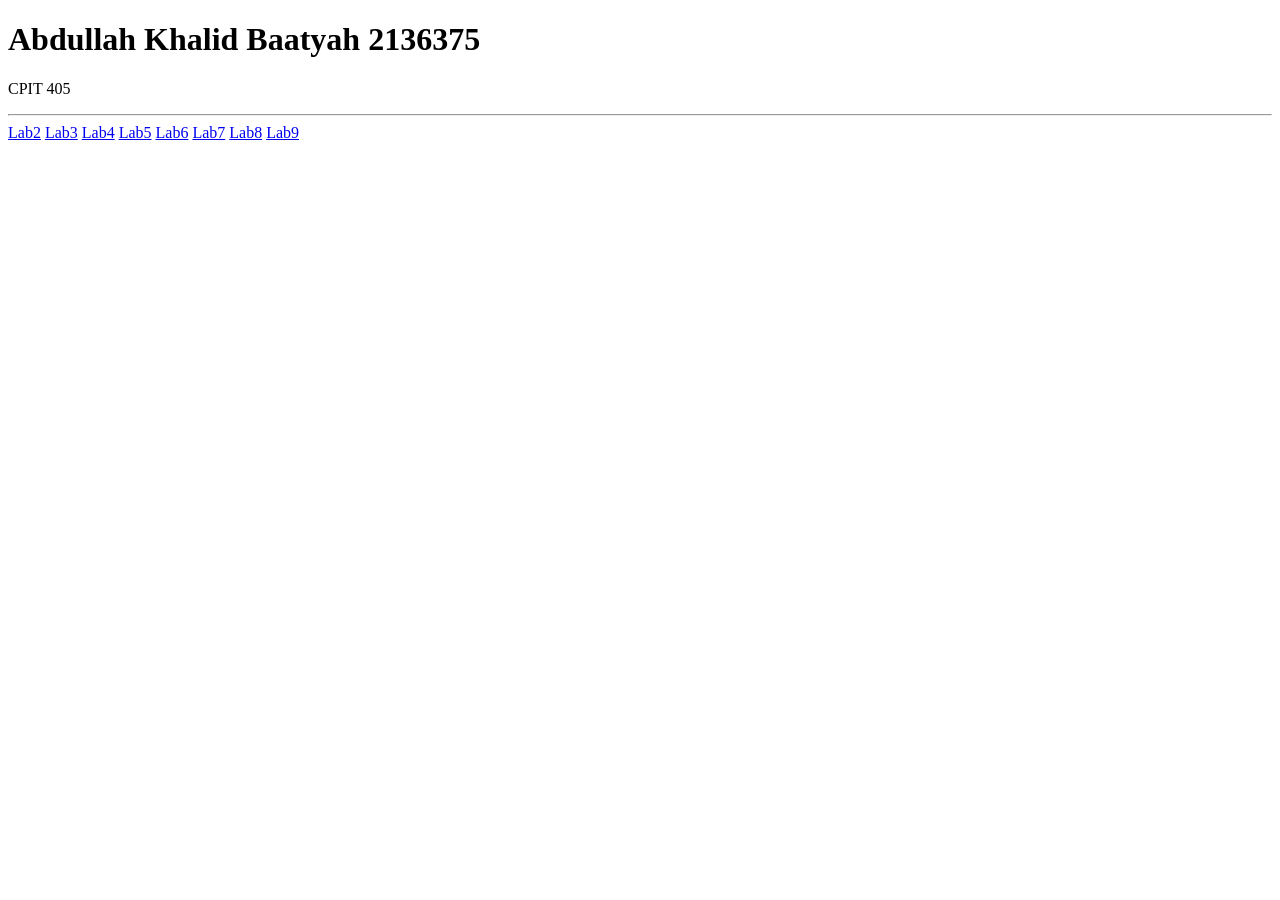
==== index.html @ bb195786 "lab3" ====
<!DOCTYPE html>

<html>
    <head>
        <title>Main</title>
        <meta charset="UTF-8">
        <meta name="viewport" content="width=device-width, initial-scale=1.0">
    </head>
    <h1>Abdullah Khalid Baatyah 2136375</h1>
    <body>
        <div></div>
    </body>
    <p>CPIT 405</p>
    
    <hr>
    <a href="lab2/index.html"> Lab2</a>
    <a href="lab3/index.html"> Lab3</a>
    <a href="lab4/index.html"> Lab4</a>
    <a href="lab5/index.html"> Lab5</a>
    <a href="lab6/index.html"> Lab6</a>
    <a href="lab7/index.html"> Lab7</a>
    <a href="lab8/index.html"> Lab8</a>
    <a href="lab9/index.html"> Lab9</a>

</html>
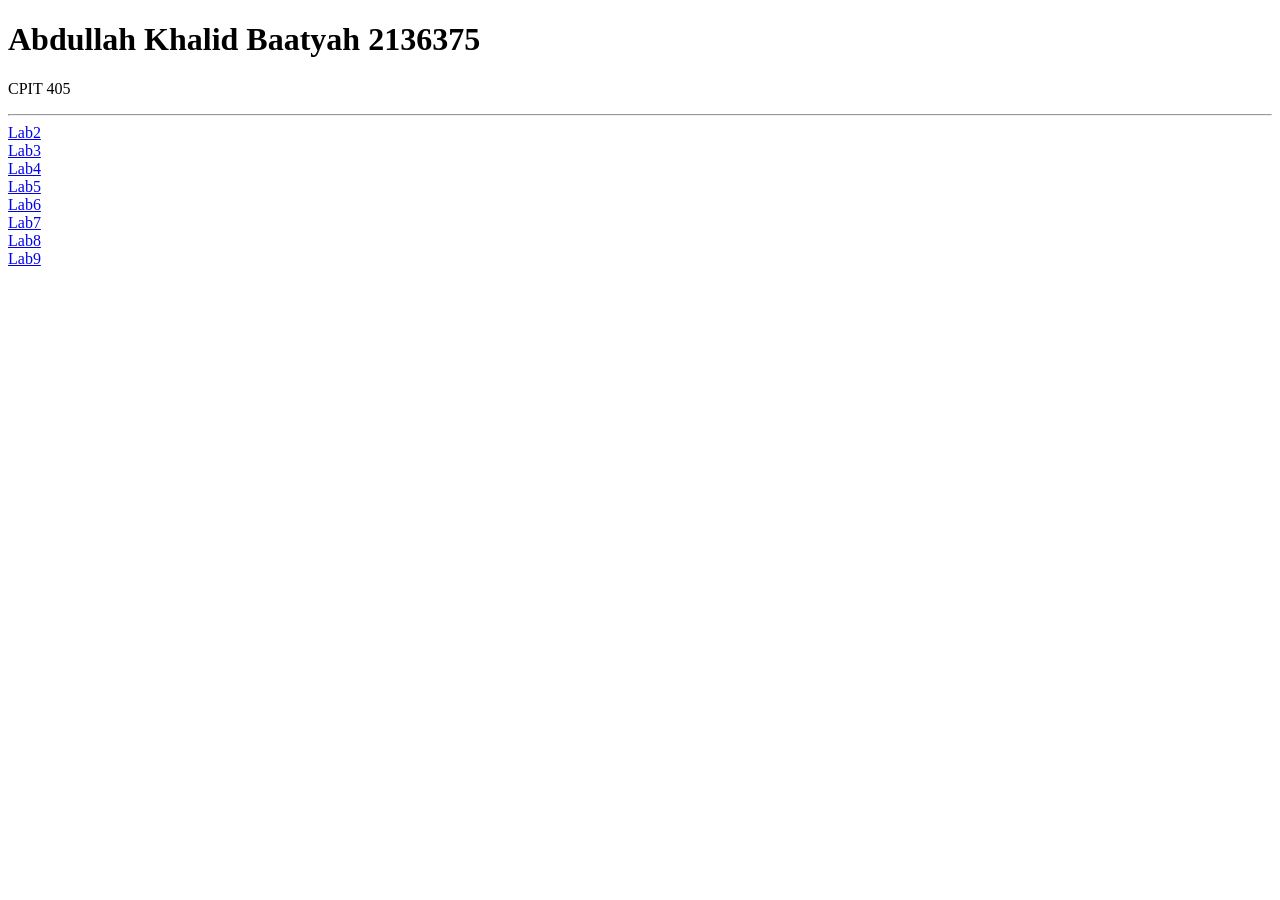
==== commit 8aa7b00f: "Update index.html" ====
--- a/index.html
+++ b/index.html
@@ -13,13 +13,13 @@
     <p>CPIT 405</p>
     
     <hr>
-    <a href="lab2/index.html"> Lab2</a>
-    <a href="lab3/index.html"> Lab3</a>
-    <a href="lab4/index.html"> Lab4</a>
-    <a href="lab5/index.html"> Lab5</a>
-    <a href="lab6/index.html"> Lab6</a>
-    <a href="lab7/index.html"> Lab7</a>
-    <a href="lab8/index.html"> Lab8</a>
+    <a href="lab2/index.html"> Lab2</a><br>
+    <a href="lab3/index.html"> Lab3</a><br>
+    <a href="lab4/index.html"> Lab4</a><br>
+    <a href="lab5/index.html"> Lab5</a><br>
+    <a href="lab6/index.html"> Lab6</a><br>
+    <a href="lab7/index.html"> Lab7</a><br>
+    <a href="lab8/index.html"> Lab8</a><br>
     <a href="lab9/index.html"> Lab9</a>
 
 </html>
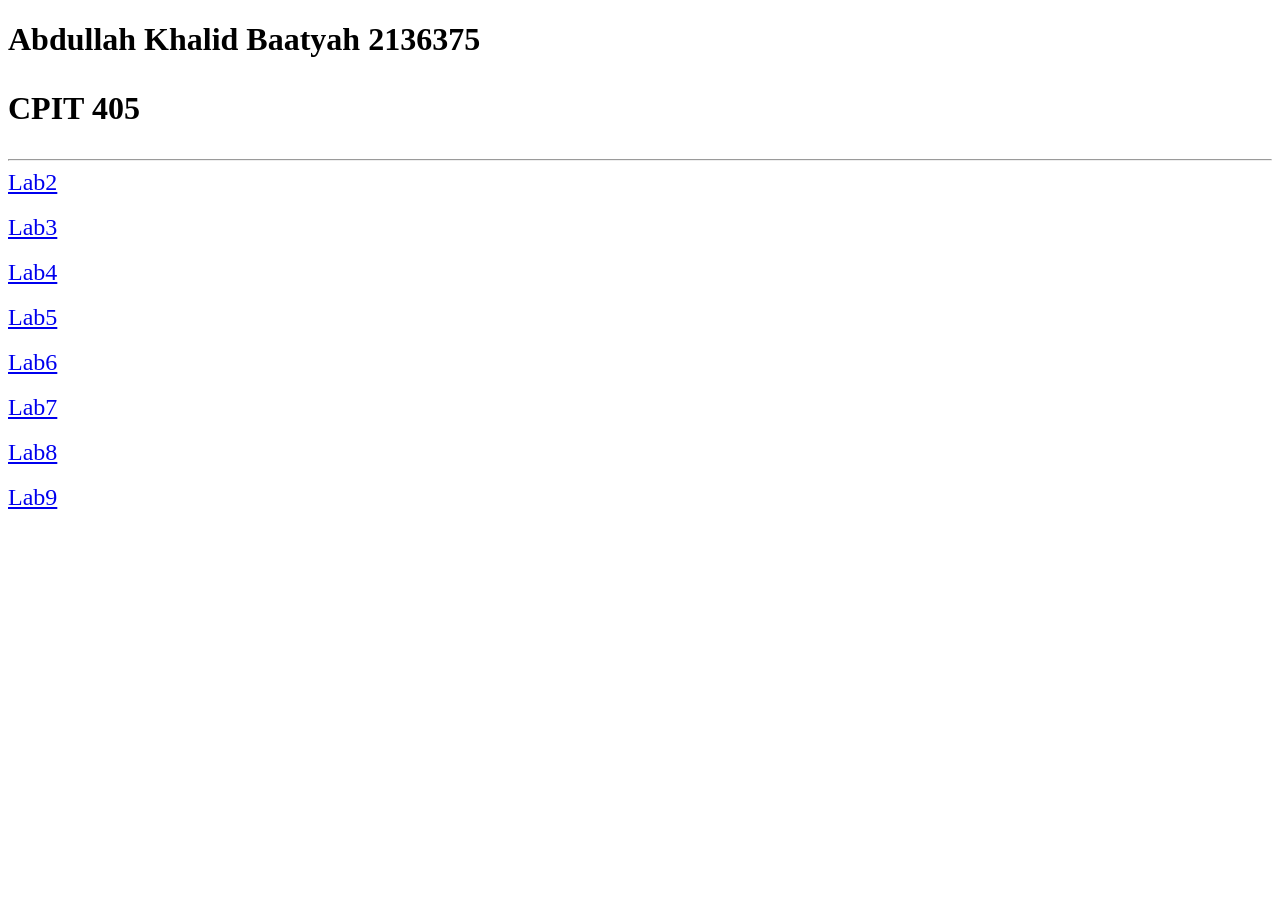
==== commit 85fcd202: "Update index.html" ====
--- a/index.html
+++ b/index.html
@@ -5,21 +5,32 @@
         <title>Main</title>
         <meta charset="UTF-8">
         <meta name="viewport" content="width=device-width, initial-scale=1.0">
+        <style>
+            .labs a { font-size: 24px; }
+
+            .course-title {
+                font-size: 32px;
+                font-weight: bold;
+            }
+        </style>
     </head>
     <h1>Abdullah Khalid Baatyah 2136375</h1>
     <body>
         <div></div>
     </body>
-    <p>CPIT 405</p>
+    <p class="course-title"><strong>CPIT 405</strong></p>
+
     
     <hr>
-    <a href="lab2/index.html"> Lab2</a><br>
-    <a href="lab3/index.html"> Lab3</a><br>
-    <a href="lab4/index.html"> Lab4</a><br>
-    <a href="lab5/index.html"> Lab5</a><br>
-    <a href="lab6/index.html"> Lab6</a><br>
-    <a href="lab7/index.html"> Lab7</a><br>
-    <a href="lab8/index.html"> Lab8</a><br>
+    <div class="labs">
+    <a href="lab2/index.html"> Lab2</a><br><br>
+    <a href="lab3/index.html"> Lab3</a><br><br>
+    <a href="lab4/index.html"> Lab4</a><br><br>
+    <a href="lab5/index.html"> Lab5</a><br><br>
+    <a href="lab6/index.html"> Lab6</a><br><br>
+    <a href="lab7/index.html"> Lab7</a><br><br>
+    <a href="lab8/index.html"> Lab8</a><br><br>
     <a href="lab9/index.html"> Lab9</a>
 
+    </div>
 </html>
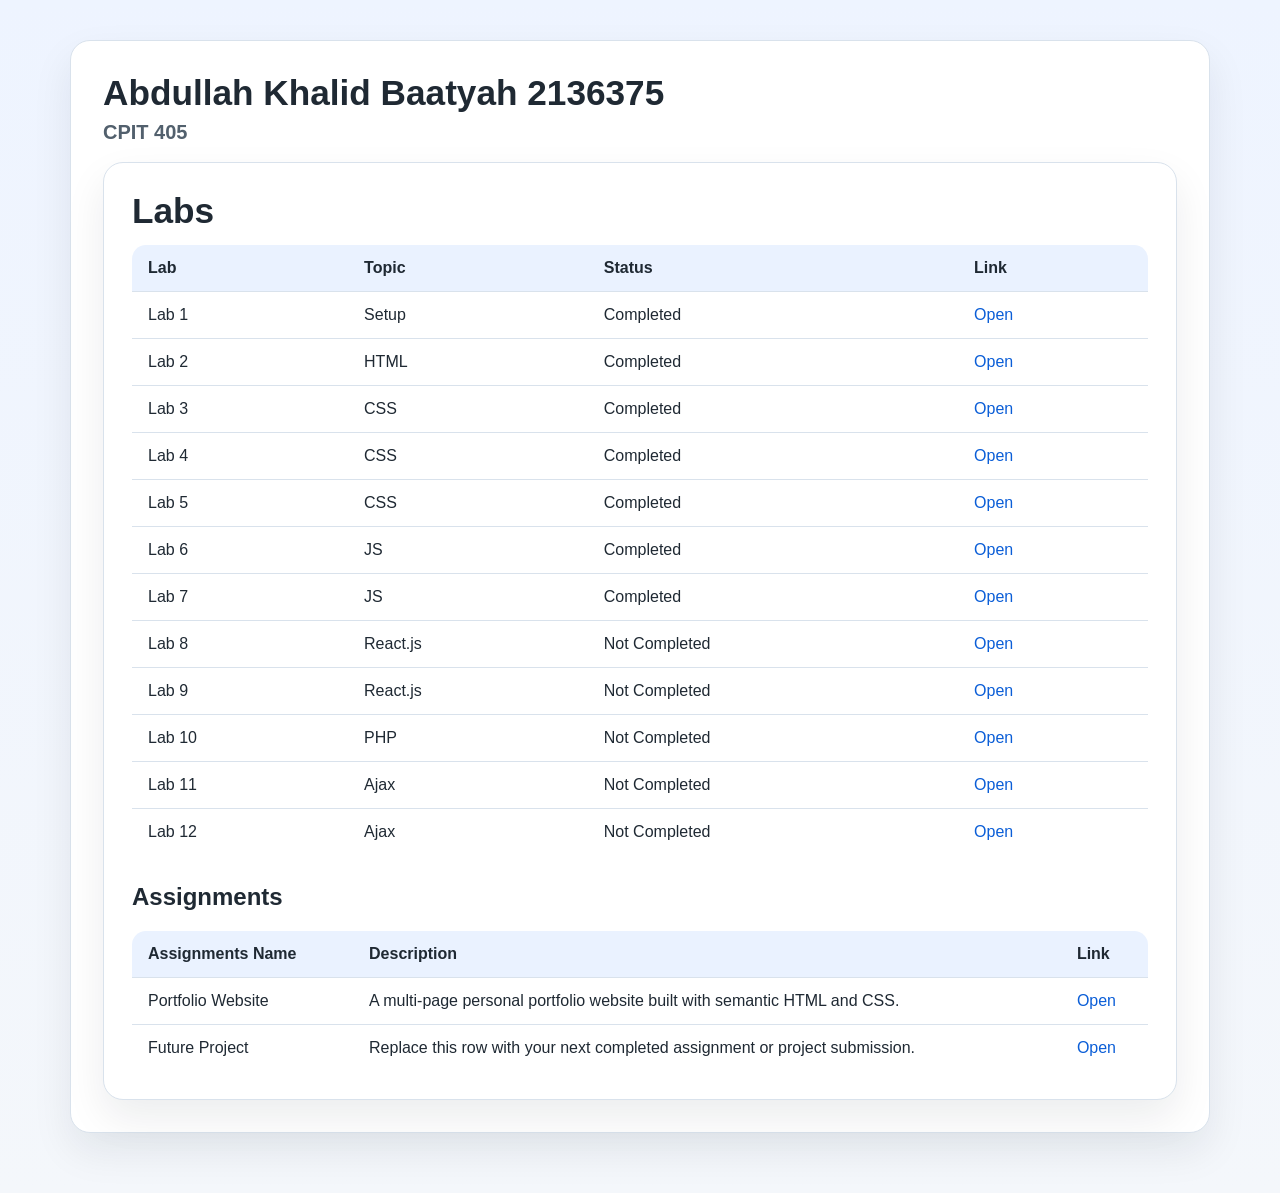
==== commit 0d3f57d8: "Update" ====
--- a/index.html
+++ b/index.html
@@ -1,36 +1,132 @@
 <!DOCTYPE html>
+<html lang="en">
+<head>
+    <meta charset="UTF-8">
+    <meta content="width=device-width, initial-scale=1.0" name="viewport">
+    <title>Main</title>
+    <link href="styles.css" rel="stylesheet">
+</head>
+<body>
+<main class="page-shell">
+    <section class="hero">
+        <h1>Abdullah Khalid Baatyah 2136375</h1>
+        <p class="course-title">CPIT 405</p>
+        <section class="content-panel">
+            <h1 id="Labs">Labs</h1>
+            <table class="portfolio-table">
+                <thead>
+                <tr>
+                    <th>Lab</th>
+                    <th>Topic</th>
+                    <th>Status</th>
+                    <th>Link</th>
+                </tr>
+                </thead>
+                <tbody>
 
-<html>
-    <head>
-        <title>Main</title>
-        <meta charset="UTF-8">
-        <meta name="viewport" content="width=device-width, initial-scale=1.0">
-        <style>
-            .labs a { font-size: 24px; }
+        </section>
+        <tr>
+            <td>Lab 1</td>
+            <td>Setup</td>
+            <td>Completed</td>
+            <td><a href="https://cpit405.gitlab.io/labs/lab-1/">Open</a></td>
+        </tr>
+        <tr>
+            <td>Lab 2</td>
+            <td>HTML</td>
+            <td>Completed</td>
+            <td><a href="lab2/index.html">Open</a></td>
+        </tr>
+        <tr>
+            <td>Lab 3</td>
+            <td>CSS</td>
+            <td>Completed</td>
+            <td><a href="lab3/index.html">Open</a></td>
+        </tr>
+        <tr>
+            <td>Lab 4</td>
+            <td>CSS</td>
+            <td>Completed</td>
+            <td><a href="lab4/index.html">Open</a></td>
+        </tr>
+        <tr>
+            <td>Lab 5</td>
+            <td>CSS</td>
+            <td>Completed</td>
+            <td><a href="lab5/index.html">Open</a></td>
+        </tr>
+        <tr>
+            <td>Lab 6</td>
+            <td>JS</td>
+            <td>Completed</td>
+            <td><a href="lab6/index.html">Open</a></td>
+        </tr>
+        <tr>
+            <td>Lab 7</td>
+            <td>JS</td>
+            <td>Completed</td>
+            <td><a href="lab7/index.html">Open</a></td>
+        </tr>
+        <tr>
+            <td>Lab 8</td>
+            <td>React.js</td>
+            <td>Not Completed</td>
+            <td><a href="lab8/index.html">Open</a></td>
+        <tr>
+            <td>Lab 9</td>
+            <td>React.js</td>
+            <td>Not Completed</td>
+            <td><a href="lab9/index.html">Open</a></td>
+        </tr>
+        <tr>
+            <td>Lab 10</td>
+            <td>PHP</td>
+            <td>Not Completed</td>
+            <td><a href="lab10/index.html">Open</a></td>
+        </tr>
+        <tr>
+            <td>Lab 11</td>
+            <td>Ajax</td>
+            <td>Not Completed</td>
+            <td><a href="la11/index.html">Open</a></td>
+        </tr>
+        <tr>
+            <td>Lab 12</td>
+            <td>Ajax</td>
+            <td>Not Completed</td>
+            <td><a href="lab12/index.html">Open</a></td>
+        </tr>
+        </tr>
+        </tbody>
+        </table>
 
-            .course-title {
-                font-size: 32px;
-                font-weight: bold;
-            }
-        </style>
-    </head>
-    <h1>Abdullah Khalid Baatyah 2136375</h1>
-    <body>
-        <div></div>
-    </body>
-    <p class="course-title"><strong>CPIT 405</strong></p>
+        <h2 id="Assignments"> Assignments</h2>
+        <table class="portfolio-table">
+            <thead>
+            <tr>
+                <th>Assignments Name</th>
+                <th>Description</th>
+                <th>Link</th>
+            </tr>
+            </thead>
+            <tbody>
+            <tr>
+                <td>Portfolio Website</td>
+                <td>A multi-page personal portfolio website built with semantic HTML and CSS.</td>
+                <td><a href="https://baatyah.github.io/CPIT405-Spring2026-assignment1/index.html">Open</a></td>
+            </tr>
+            <tr>
+                <td>Future Project</td>
+                <td>Replace this row with your next completed assignment or project submission.</td>
+                <td><a href="#">Open</a></td>
+            </tr>
+            </tbody>
+        </table>
+    </section>
+    </div>
+</main>
 
-    
-    <hr>
-    <div class="labs">
-    <a href="lab2/index.html"> Lab2</a><br><br>
-    <a href="lab3/index.html"> Lab3</a><br><br>
-    <a href="lab4/index.html"> Lab4</a><br><br>
-    <a href="lab5/index.html"> Lab5</a><br><br>
-    <a href="lab6/index.html"> Lab6</a><br><br>
-    <a href="lab7/index.html"> Lab7</a><br><br>
-    <a href="lab8/index.html"> Lab8</a><br><br>
-    <a href="lab9/index.html"> Lab9</a>
 
-    </div>
+</footer>
+</body>
 </html>
--- a/styles.css
+++ b/styles.css
@@ -0,0 +1,119 @@
+:root {
+    --page-bg: #f4f7fb;
+    --card-bg: #ffffff;
+    --primary: #0b5ed7;
+    --primary-dark: #084298;
+    --text-main: #1f2933;
+    --text-muted: #52606d;
+    --border: #d9e2ec;
+    --shadow: 0 18px 40px rgba(15, 23, 42, 0.08);
+}
+
+* {
+    box-sizing: border-box;
+}
+
+body {
+    margin: 0;
+    font-family: Arial, sans-serif;
+    background: linear-gradient(180deg, #eef4ff 0%, var(--page-bg) 100%);
+    color: var(--text-main);
+}
+
+a {
+    color: var(--primary);
+    text-decoration: none;
+}
+
+a:hover {
+    color: var(--primary-dark);
+    text-decoration: underline;
+}
+
+.page-shell {
+    max-width: 1180px;
+    margin: 0 auto;
+    padding: 40px 20px 32px;
+}
+
+.hero {
+    background: var(--card-bg);
+    border: 1px solid var(--border);
+    border-radius: 20px;
+    box-shadow: var(--shadow);
+    padding: 32px;
+    margin-bottom: 28px;
+}
+
+.hero h1 {
+    margin: 0 0 8px;
+    font-size: 2.2rem;
+}
+
+.course-title {
+    margin: 0 0 18px;
+    font-size: 1.25rem;
+    font-weight: 700;
+    color: var(--text-muted);
+}
+
+.content-panel {
+    background: var(--card-bg);
+    border: 1px solid var(--border);
+    border-radius: 20px;
+    box-shadow: var(--shadow);
+}
+
+.content-panel h1,
+.content-panel h2 {
+    margin-top: 0;
+}
+
+.content-panel {
+    padding: 28px;
+}
+
+.content-panel h2 {
+    margin-top: 28px;
+}
+
+.portfolio-table {
+    width: 100%;
+    border-collapse: collapse;
+    margin-top: 14px;
+    overflow: hidden;
+    border-radius: 14px;
+}
+
+.portfolio-table th,
+.portfolio-table td {
+    padding: 14px 16px;
+    border-bottom: 1px solid var(--border);
+    text-align: left;
+    vertical-align: top;
+}
+
+.portfolio-table th {
+    background: #eaf2ff;
+}
+
+.portfolio-table tr:last-child td {
+    border-bottom: none;
+}
+
+@media (max-width: 640px) {
+    .hero,
+    .content-panel {
+        padding: 20px;
+    }
+
+    .hero h1 {
+        font-size: 1.8rem;
+    }
+
+    .portfolio-table th,
+    .portfolio-table td {
+        padding: 12px;
+        font-size: 0.95rem;
+    }
+}
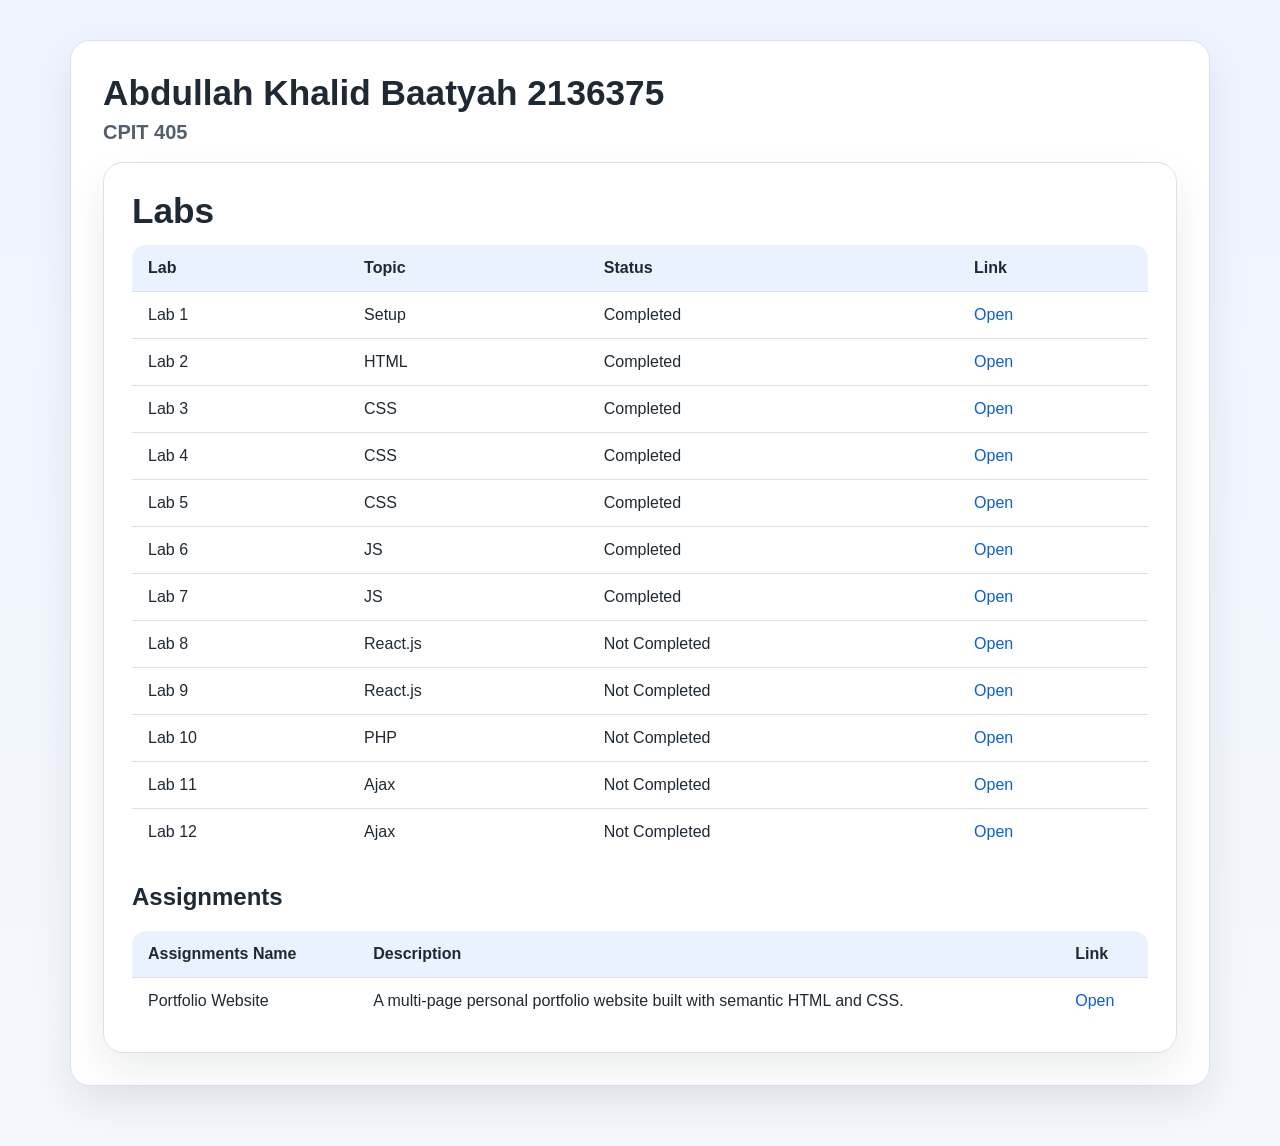
==== commit 2252a53a: "Update index.html" ====
--- a/index.html
+++ b/index.html
@@ -115,11 +115,7 @@
                 <td>A multi-page personal portfolio website built with semantic HTML and CSS.</td>
                 <td><a href="https://baatyah.github.io/CPIT405-Spring2026-assignment1/index.html">Open</a></td>
             </tr>
-            <tr>
-                <td>Future Project</td>
-                <td>Replace this row with your next completed assignment or project submission.</td>
-                <td><a href="#">Open</a></td>
-            </tr>
+            
             </tbody>
         </table>
     </section>
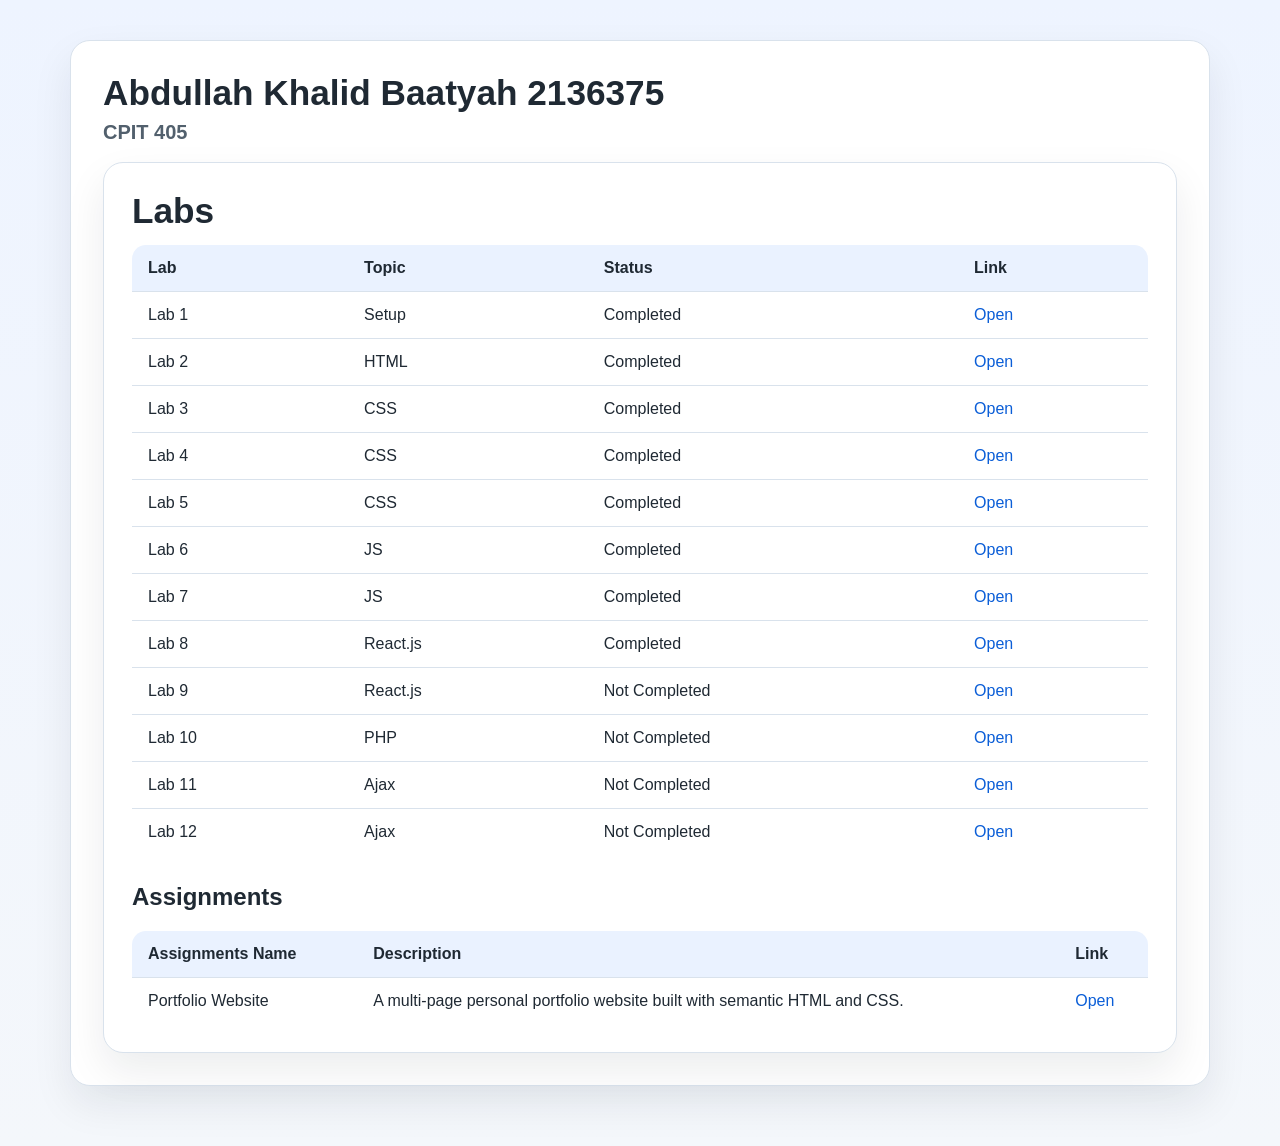
==== commit 0855b954: "Update index.html" ====
--- a/index.html
+++ b/index.html
@@ -68,10 +68,10 @@
             <td><a href="lab7/index.html">Open</a></td>
         </tr>
         <tr>
-            <td>Lab 8</td>
-            <td>React.js</td>
-            <td>Not Completed</td>
-            <td><a href="lab8/index.html">Open</a></td>
+           <td>Lab 8</td>
+                <td>React.js</td>
+                <td>Completed</td>
+                <td><a href="https://codesandbox.io/p/sandbox/wghljh">Open</a></td>
         <tr>
             <td>Lab 9</td>
             <td>React.js</td>
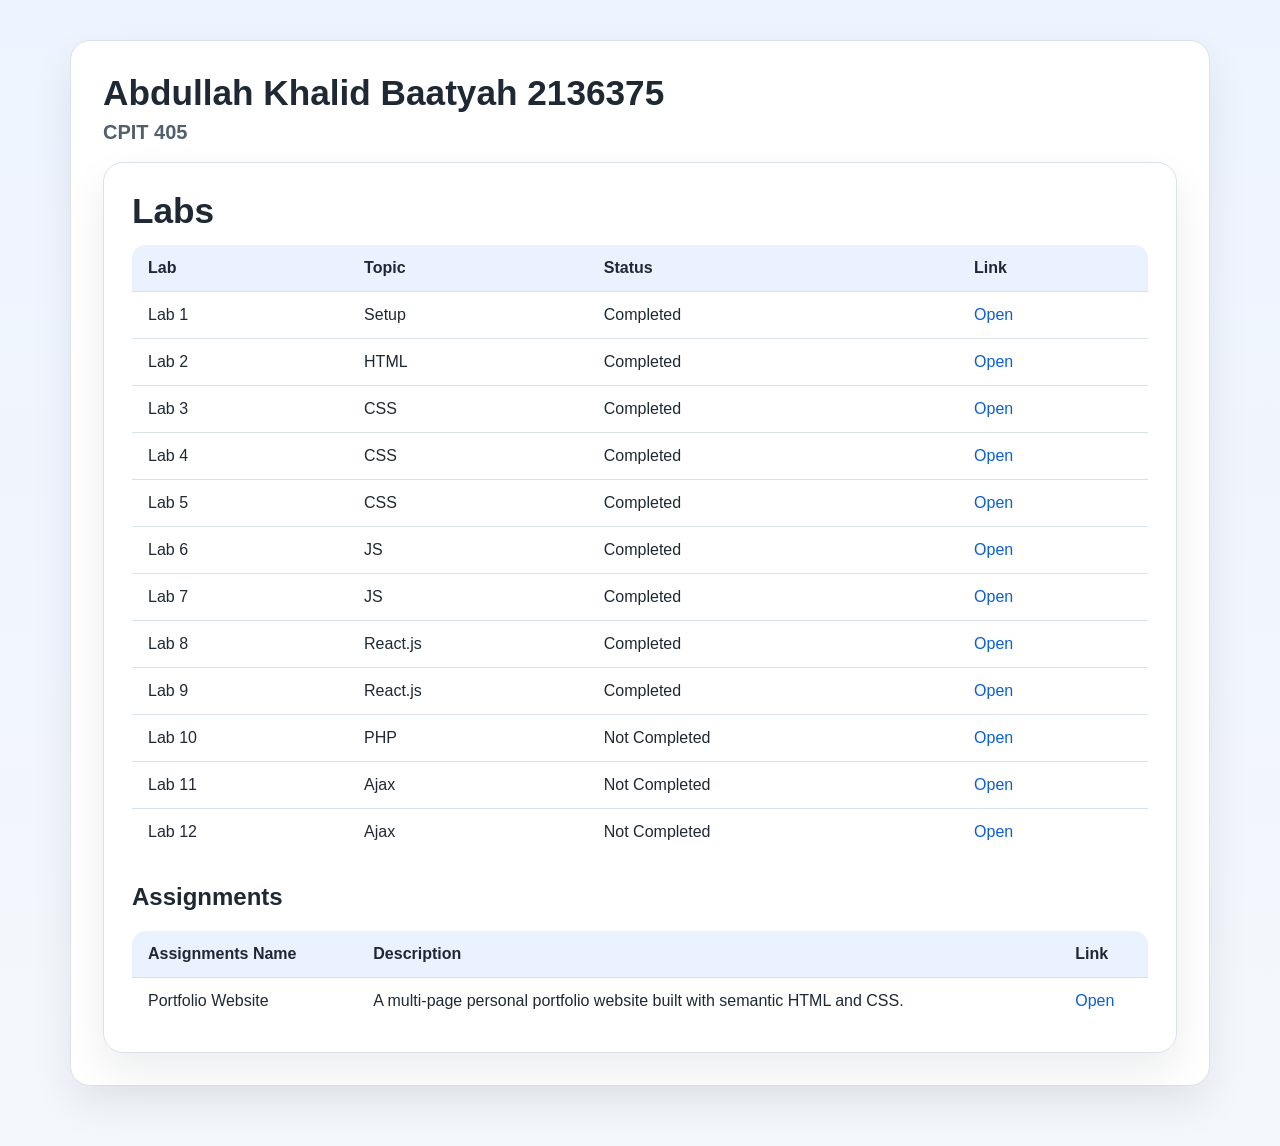
==== commit ec6a41c6: "Update index.html" ====
--- a/index.html
+++ b/index.html
@@ -75,8 +75,8 @@
         <tr>
             <td>Lab 9</td>
             <td>React.js</td>
-            <td>Not Completed</td>
-            <td><a href="lab9/index.html">Open</a></td>
+            <td>Completed</td>
+            <td><a href="https://codesandbox.io/p/sandbox/rzwqf6">Open</a></td>
         </tr>
         <tr>
             <td>Lab 10</td>
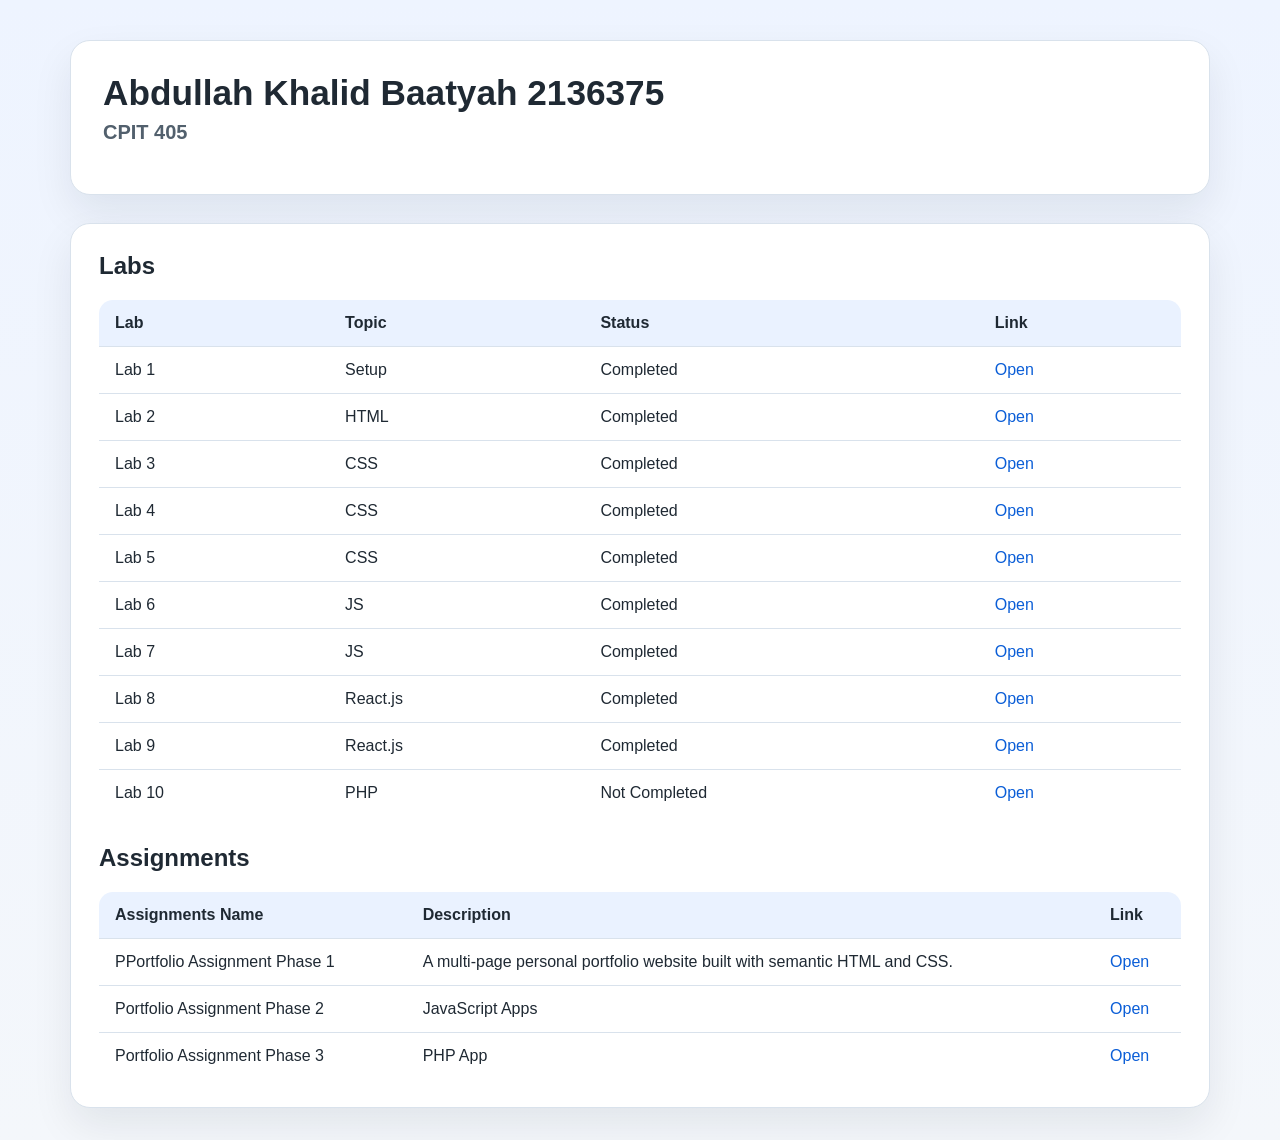
==== commit fee214a7: "Update index.html" ====
--- a/index.html
+++ b/index.html
@@ -11,96 +11,85 @@
     <section class="hero">
         <h1>Abdullah Khalid Baatyah 2136375</h1>
         <p class="course-title">CPIT 405</p>
-        <section class="content-panel">
-            <h1 id="Labs">Labs</h1>
-            <table class="portfolio-table">
-                <thead>
-                <tr>
-                    <th>Lab</th>
-                    <th>Topic</th>
-                    <th>Status</th>
-                    <th>Link</th>
-                </tr>
-                </thead>
-                <tbody>
+    </section>
 
-        </section>
-        <tr>
-            <td>Lab 1</td>
-            <td>Setup</td>
-            <td>Completed</td>
-            <td><a href="https://cpit405.gitlab.io/labs/lab-1/">Open</a></td>
-        </tr>
-        <tr>
-            <td>Lab 2</td>
-            <td>HTML</td>
-            <td>Completed</td>
-            <td><a href="lab2/index.html">Open</a></td>
-        </tr>
-        <tr>
-            <td>Lab 3</td>
-            <td>CSS</td>
-            <td>Completed</td>
-            <td><a href="lab3/index.html">Open</a></td>
-        </tr>
-        <tr>
-            <td>Lab 4</td>
-            <td>CSS</td>
-            <td>Completed</td>
-            <td><a href="lab4/index.html">Open</a></td>
-        </tr>
-        <tr>
-            <td>Lab 5</td>
-            <td>CSS</td>
-            <td>Completed</td>
-            <td><a href="lab5/index.html">Open</a></td>
-        </tr>
-        <tr>
-            <td>Lab 6</td>
-            <td>JS</td>
-            <td>Completed</td>
-            <td><a href="lab6/index.html">Open</a></td>
-        </tr>
-        <tr>
-            <td>Lab 7</td>
-            <td>JS</td>
-            <td>Completed</td>
-            <td><a href="lab7/index.html">Open</a></td>
-        </tr>
-        <tr>
-           <td>Lab 8</td>
+    <section class="content-panel">
+        <h1 id="Labs">Labs</h1>
+        <table class="portfolio-table">
+            <thead>
+            <tr>
+                <th>Lab</th>
+                <th>Topic</th>
+                <th>Status</th>
+                <th>Link</th>
+            </tr>
+            </thead>
+            <tbody>
+            <tr>
+                <td>Lab 1</td>
+                <td>Setup</td>
+                <td>Completed</td>
+                <td><a href="https://cpit405.gitlab.io/labs/lab-1/">Open</a></td>
+            </tr>
+            <tr>
+                <td>Lab 2</td>
+                <td>HTML</td>
+                <td>Completed</td>
+                <td><a href="lab2/index.html">Open</a></td>
+            </tr>
+            <tr>
+                <td>Lab 3</td>
+                <td>CSS</td>
+                <td>Completed</td>
+                <td><a href="lab3/index.html">Open</a></td>
+            </tr>
+            <tr>
+                <td>Lab 4</td>
+                <td>CSS</td>
+                <td>Completed</td>
+                <td><a href="lab4/index.html">Open</a></td>
+            </tr>
+            <tr>
+                <td>Lab 5</td>
+                <td>CSS</td>
+                <td>Completed</td>
+                <td><a href="lab5/index.html">Open</a></td>
+            </tr>
+            <tr>
+                <td>Lab 6</td>
+                <td>JS</td>
+                <td>Completed</td>
+                <td><a href="lab6/index.html">Open</a></td>
+            </tr>
+            <tr>
+                <td>Lab 7</td>
+                <td>JS</td>
+                <td>Completed</td>
+                <td><a href="lab7/index.html">Open</a></td>
+            </tr>
+            <tr>
+                <td>Lab 8</td>
                 <td>React.js</td>
                 <td>Completed</td>
                 <td><a href="https://codesandbox.io/p/sandbox/wghljh">Open</a></td>
-        <tr>
-            <td>Lab 9</td>
-            <td>React.js</td>
-            <td>Completed</td>
-            <td><a href="https://codesandbox.io/p/sandbox/rzwqf6">Open</a></td>
-        </tr>
-        <tr>
-            <td>Lab 10</td>
-            <td>PHP</td>
-            <td>Not Completed</td>
-            <td><a href="lab10/index.html">Open</a></td>
-        </tr>
-        <tr>
-            <td>Lab 11</td>
-            <td>Ajax</td>
-            <td>Not Completed</td>
-            <td><a href="la11/index.html">Open</a></td>
-        </tr>
-        <tr>
-            <td>Lab 12</td>
-            <td>Ajax</td>
-            <td>Not Completed</td>
-            <td><a href="lab12/index.html">Open</a></td>
-        </tr>
-        </tr>
-        </tbody>
+            </tr>
+            <tr>
+                <td>Lab 9</td>
+                <td>React.js</td>
+                <td>Completed</td>
+                <td><a href="https://codesandbox.io/p/sandbox/rzwqf6">Open</a></td>
+            </tr>
+            <tr>
+                <td>Lab 10</td>
+                <td>PHP</td>
+                <td>Not Completed</td>
+                <td><a href="lab10/index.html">Open</a></td>
+            </tr>
+
+            </tbody>
         </table>
 
-        <h2 id="Assignments"> Assignments</h2>
+        <h2 id="Assignments">Assignments</h2>
         <table class="portfolio-table">
             <thead>
             <tr>
@@ -111,18 +100,25 @@
             </thead>
             <tbody>
             <tr>
-                <td>Portfolio Website</td>
+                <td>PPortfolio Assignment Phase 1</td>
                 <td>A multi-page personal portfolio website built with semantic HTML and CSS.</td>
                 <td><a href="https://baatyah.github.io/CPIT405-Spring2026-assignment1/index.html">Open</a></td>
             </tr>
-            
+            <tr>
+                <td>Portfolio Assignment Phase 2</td>
+                <td>JavaScript Apps </td>
+                <td><a href="https://baatyah.github.io/CPIT405-Spring2026-assignment2/index.html">Open</a></td>
+            </tr>
+            <tr>
+                <td>Portfolio Assignment Phase 3</td>
+                <td>PHP App</td>
+                <td><a href="https://github.com/Baatyah/CPIT405-Spring2026-assignment3">Open</a></td>
+            </tr>
+
+
             </tbody>
         </table>
     </section>
-    </div>
 </main>
-
-
-</footer>
 </body>
 </html>
